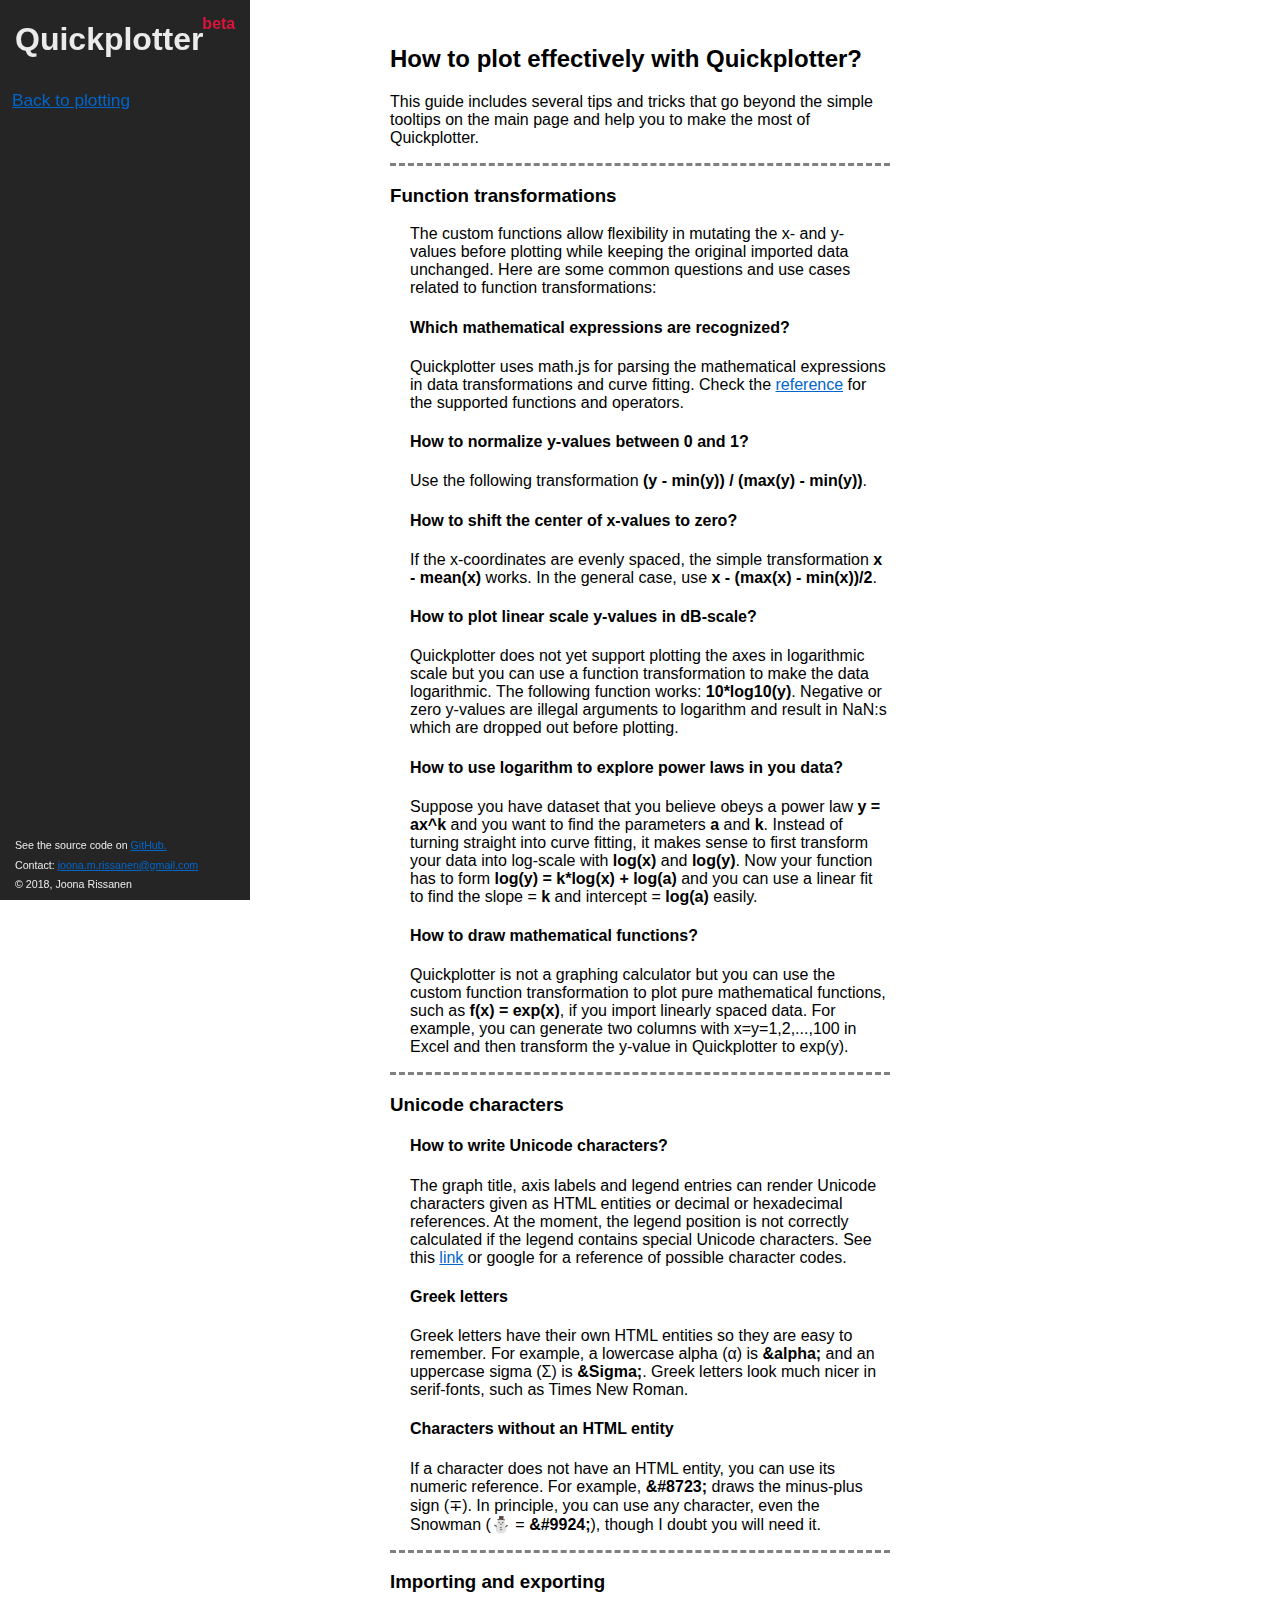
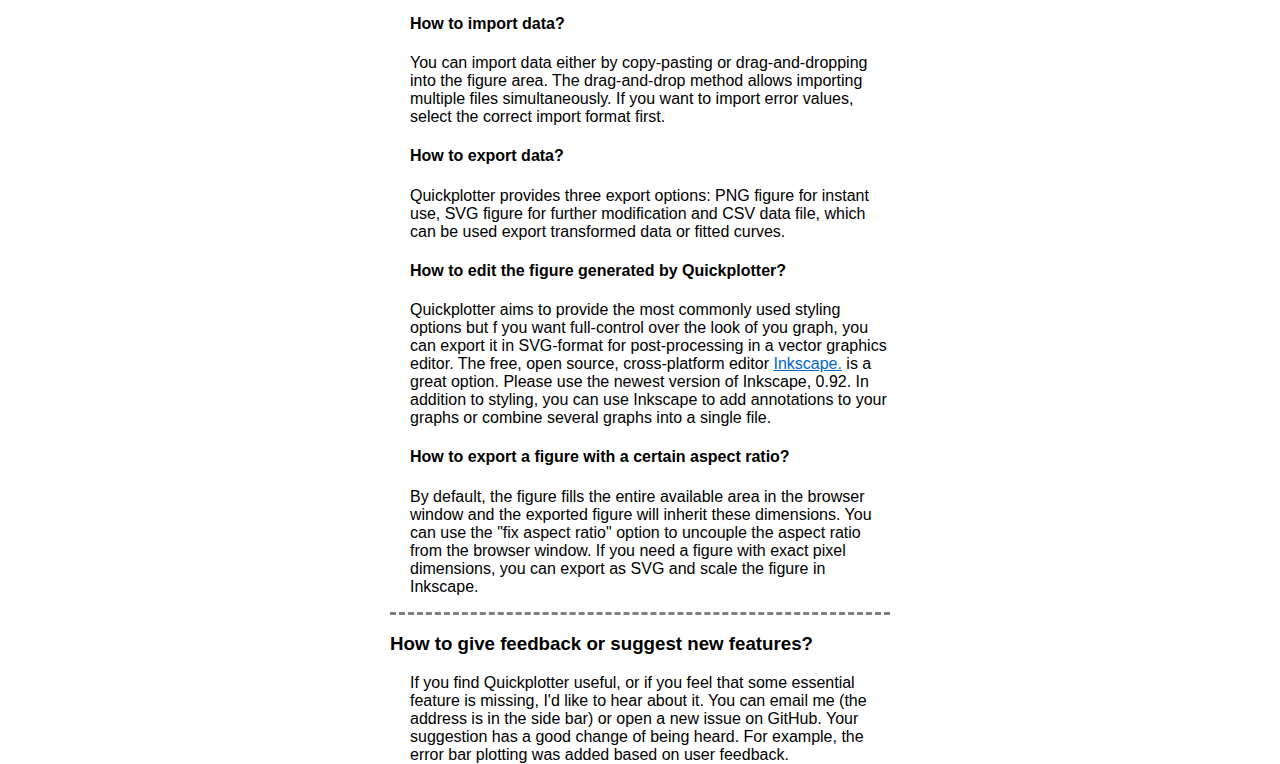
==== howto.html @ 8d923bee "Added how-to page." ====
<!DOCTYPE html>

<html lang='en-US'>
<head>
    <title>Quickplotter | How-to guide</title>

    <!-- Global site tag (gtag.js) - Google Analytics -->
    <script async src="https://www.googletagmanager.com/gtag/js?id=UA-38729488-2"></script>
    <script>
      window.dataLayer = window.dataLayer || [];
      function gtag(){dataLayer.push(arguments);}
      gtag('js', new Date());

      gtag('config', 'UA-38729488-2');
    </script>

    <meta charset='UTF-8'>
    <meta name='author' content='Joona Rissanen'>
    <meta name='description' content='Quickplotter how-to guide contains helpful tips and tricks for effective plotting that are too long for the
tooltips.'/>
    <meta name='viewport' content='width=device-width, initial-scale=1'>

    <link rel='stylesheet' type='text/css' href='style.css'>

    <!-- Favicons -->
    <link rel="shortcut icon" type="image/x-icon" href="favicon.ico">
    <link rel="apple-touch-icon" sizes="180x180" href="/apple-touch-icon.png">
    <link rel="icon" type="image/png" sizes="256x256" href="/favicon-256x256.png"/>
    <link rel="icon" type="image/png" sizes="16x16" href="/favicon-16x16.png"/>
    <link rel="manifest" href="/site.webmanifest"/>
    <link rel="mask-icon" href="/safari-pinned-tab.svg" color="#5bbad5"/>
    <meta name="msapplication-TileColor" content="#da532c">
    <meta name="theme-color" content="#ffffff">

    <meta property='og:title' content='Quickplotter'/>
    <meta property='og:type' content='website'/>
    <meta property='og:image' content='https://quickplotter.com/favicon-og.png'/>
    <meta property='og:url' content='https://quickplotter.com'/>
    <meta property='og:description' content='Quickplotter how-to guide contains helpful tips and tricks for effective plotting
that are too long for the tooltips.'/>
</head>

<body>
<div id='main-content'>
    <div id='side'>
        <div id='side-header'>
            <h1>Quickplotter <sup>beta</sup> </h1>
        </div>

        <div id='sidebar'>
            <div id='links'>
                <a href='index.html'>Back to plotting</a>
            </div>
        </div>
        <div class='side-footer'>
            <div class='fine-print'>
                <p><small>See the source code on <a href='https://github.com/Jomiri/quickplotter'>GitHub.</a></small></p>
                <p><small>Contact: <a href='mailto:joona.m.rissanen@gmail.com'> joona.m.rissanen@gmail.com</a></small></p>
                <p><small>&copy; 2018, Joona Rissanen</small></p>
            </div>
        </div>
    </div>

    <div class='text_container'>
        <div id='text_column'>
            <h2>How to plot effectively with Quickplotter?</h2>
            <p>This guide includes several tips and tricks that go beyond the simple tooltips on the main page
                and help you to make the most of Quickplotter. </p>

            <div class='text-block'><h3>Function transformations</h3>
                <p>The custom functions allow flexibility in mutating the x- and y-values before plotting while keeping the
                    original imported data unchanged. Here are some common questions and
                    use cases related to function transformations:</p>

                <h4>Which mathematical expressions are recognized?</h4>
                <p>Quickplotter uses math.js for parsing the mathematical expressions in data transformations and
                    curve fitting. Check the <a href='http://mathjs.org/docs/reference/functions.html'>reference</a>
                    for the supported functions and operators.</p>

                <h4>How to normalize y-values between 0 and 1?</h4>
                <p>Use the following transformation <b>(y - min(y)) / (max(y) - min(y))</b>.</p>

                <h4>How to shift the center of x-values to zero?</h4>
                <p>If the x-coordinates are evenly spaced, the simple transformation <b>x - mean(x)</b>
                    works. In the general case, use <b>x - (max(x) - min(x))/2</b>.</p>

                <h4>How to plot linear scale y-values in dB-scale?</h4>
                <p>Quickplotter does not yet support plotting the axes in logarithmic scale but you can use a function
                    transformation to make the data logarithmic. The following function works: <b>10*log10(y)</b>.
                    Negative or zero y-values are illegal arguments to logarithm and result in NaN:s which are dropped
                    out before plotting.</p>

                <h4>How to use logarithm to explore power laws in you data?</h4>
                <p>Suppose you have dataset that you believe obeys a power law <b>y = ax^k</b> and you want to find
                    the parameters <b>a</b> and <b>k</b>. Instead of turning straight into curve fitting, it makes
                    sense to first transform your data into log-scale with <b>log(x)</b> and <b>log(y)</b>. Now your function
                    has to form <b>log(y) = k*log(x) + log(a)</b> and you can use a linear fit to find the slope =
                    <b>k</b> and intercept = <b>log(a)</b> easily. </p>

                <h4>How to draw mathematical functions?</h4>
                <p>Quickplotter is not a graphing calculator but you can use the custom function transformation to plot
                    pure mathematical functions, such as <b>f(x) = exp(x)</b>, if you import linearly spaced data. For example,
                    you can generate two columns with x=y=1,2,...,100 in Excel and then transform the y-value in Quickplotter
                    to exp(y).</p>
            </div>

            <div class='text-block'>
                <h3>Unicode characters</h3>
                <h4>How to write Unicode characters?</h4>
                <p>The graph title, axis labels and legend entries can render Unicode characters given as HTML entities
                    or decimal or hexadecimal references. At the moment, the legend position is not correctly calculated
                    if the legend contains special Unicode characters.
                    See this <a href='https://www.w3schools.com/charsets/ref_html_utf8.asp'>link</a> or google for
                    a reference of possible character codes.</p>

                <h4>Greek letters</h4>
                <p>Greek letters have their own HTML entities so they are easy to remember. For example, a lowercase
                    alpha (&alpha;) is <b>&amp;alpha;</b> and an uppercase sigma (&Sigma;) is <b>&amp;Sigma;</b>.
                    Greek letters look much nicer in serif-fonts, such as Times New Roman.</p>

                <h4>Characters without an HTML entity</h4>
                <p>If a character does not have an HTML entity, you can use its numeric reference. For example,
                    <b>&amp;#8723;</b> draws the minus-plus sign (&#8723;).
                    In principle, you can use any character, even the Snowman (&#9924; = <b>&amp;#9924;</b>), though
                    I doubt you will need it.</p>

            </div>
            <div class='text-block'>
                <h3>Importing and exporting</h3>

                <h4>How to import data?</h4>
                <p>You can import data either by copy-pasting or drag-and-dropping into the figure area.
                    The drag-and-drop method allows importing multiple files simultaneously. If you want to import error
                    values, select the correct import format first.</p>
                <h4>How to export data?</h4>
                <p>Quickplotter provides three export options: PNG figure for instant use, SVG figure for further modification
                    and CSV data file, which can be used export transformed data or fitted curves. </p>

                <h4>How to edit the figure generated by Quickplotter?</h4>
                <p>Quickplotter aims to provide the most commonly used styling options but f you want full-control over the
                    look of you graph, you can export it in SVG-format for post-processing in a vector graphics editor.
                    The free, open source, cross-platform editor <a href='https://inkscape.org/en/'>Inkscape.</a> is a
                    great option. Please use the newest version of Inkscape, 0.92.
                    In addition to styling, you can use Inkscape to
                    add annotations to your graphs or combine several graphs into a single file.
                </p>

                <h4>How to export a figure with a certain aspect ratio?</h4>
                <p>By default, the figure fills the entire available area in the browser window and the exported figure
                    will inherit these dimensions. You can use the "fix aspect ratio" option to uncouple the aspect ratio
                    from the browser window. If you need a figure with exact pixel dimensions, you can export as SVG
                    and scale the figure in Inkscape.</p>
            </div>
            <div class='text-block'>
                <h3>How to give feedback or suggest new features?</h3>
                <p>If you find Quickplotter useful, or if you feel that some essential feature is missing, I'd like to
                    hear about it. You can email me (the address is in the side bar) or open a new issue on GitHub.
                    Your suggestion has a good change of being heard.
                    For example, the error bar plotting was added based on user feedback.</p>
            </div>
        </div>
    </div>
</div>
</body>
</html>
---- style.css ----
h1 {
    color: #ebebeb;
    padding-left: 15px;
    font-size: 32px;
    position: fixed;
    height: 50px;
    margin-bottom: 0;
}

h1 sup {
    font-size: 0.5em;
    vertical-align: top;
    color: crimson;
    margin-left: -10px;
    line-height: 5px;
}

body, #main-content {
    margin: 0;
    height: 100vh;
}

#side {
    font-family: sans-serif;
    background-color: #252525;
    color: #ebebeb;
    width: 250px;
    left: 0;
    height: 100vh;
    position: fixed;
    z-index: 2;
}

#side-header {
    position:absolute;
    top: 0;
    height: 70px;
    background-clip: padding-box;
}

#sidebar {
    top: 70px;
    position: absolute;
    bottom: 0;
    height: calc(100vh - 70px - 100px);
    font-size: 0.9rem;
    overflow-y: auto;
    overflow-x: hidden;
}

.row {
    padding-top: 5px;
    margin-bottom: 5px;
    display: flex;
    align-items: center;
}

.table-row {
    padding-top: 0;
}

.inline-row {
    display: flex;
    align-items: center;
    position: relative;
    height: 27px;
}

.color-row {
    height: 30px;
}

.inline-row--limit-row {
    margin: 3px 0;
    display: flex;
   height: 32px;
   align-items: center;
}

#sidebar .left, #sidebar .right {
    display: inline-block;
}

.block-label {
    display: block;
    padding-left: 2px;
    padding-bottom: 2px;
}

#sidebar input, #sidebar select {
    border: 2px solid darkgrey;
    border-radius: 5px;
    background-color: #ebebeb;
    text-align: left;
}

#sidebar input[type='checkbox'] {
    transform: scale(1.5);
}

.inline-input {
    position: absolute;
    display: inline-block;
}

.function-input {
    left: 85px;
    width: 130px;
}

.font-input {
    left: 35px;
}

.text-input {
    padding: 0 3px;
    box-sizing: border-box;
    height: 22px;
}

.limit_input {
    left: 50px;
    width: 100px;
}

.axes-input {
    margin: 0 auto;
    left: 110px;
}

.axes-style-input {
    left: 106px;
    width: 87px;
}

.grid-input {
    margin: 0 auto;
    left: 150px;
}

.error-bar-input {
    left: 75px;
    width: 110px;
}

.error-bar-cb {
    left: 165px;
}

.import-input {
    display: block;
    width: 140px;
}

.label-input {
    width: 125px;
    margin-right: 5px;
}

.fit-function-input {
    width: 195px;
}

.fit-input {
    left: 145px;
    width: 50px;
}

.fit-parameter-input {
    width: 100px;
}

#traceTable {
   width: 100%;
   table-layout: fixed;
}


#traceTable tr:not(:first-child) {
    color: black;
}

#traceTable th {
    width: 134px;
}

#traceTable .text_cell, #traceTable .button_cell {
    position: relative;
    display: inline-block;
    vertical-align: top;
    height: 32px;
    box-sizing: border-box;
}

#traceTable .text_cell {
    width: 148px;
    background-color: #c4c4c4;
    border-radius: 5px;
    border: 1px solid darkgrey;
    padding: 0 0;
    margin: 0 4px 0 0;
}


#traceTable .text_cell .color_square {
    width: 14px;
    height: 14px;
    border: 1px solid rgba(0, 0, 0, 0.3);
    display: inline-block;
    left: 3px;
    bottom: 50%;
    top: 50%;
    position: absolute;
    transform: translate(0, -50%);
}

 #traceTable .text_cell input {
    display: inline-block;
    border: 0;
    width: 115px;
    height: 20px;
    bottom: 50%;
    top: 50%;
    left: 22px;
    transform: translate(0, -50%);
    position: absolute;
    background-color: #c4c4c4;
}

#traceTable .button_cell {
    width: 60px;
    margin: 0 auto;
    padding: 0;
    top: 0;
    position: relative;
}

#traceTable .button_cell .trace_button {
    top: 0;
    width: 45px;
    height: 14px;
    font-size: 10px;
    font-weight: bold;
    display: block;
    color: black;
    border: 1px solid grey;
    border-radius: 5px;
    vertical-align: middle;
}

#traceTable .text_cell input {
    background-color: white;
}

#traceTable .text_cell{
    background-color: white;
    border-color: white;
}

#traceTable .button_cell button {
    background-color: white;
    border-color: white;
}

#traceTable .trace-hidden .text_cell input {
    background-color: #c4c4c4;
}

#traceTable .trace-hidden .text_cell{
    background-color: #c4c4c4;
    border-color: #c4c4c4;
}

#traceTable .trace-hidden .button_cell button {
    background-color: #c4c4c4;
    border-color: #c4c4c4;
}

#traceTable .active .text_cell input {
    font-weight: bold;
}

#traceTable .active .text_cell{
    border: 2px solid firebrick;
}

#traceTable .button_cell .trace_button:nth-child(2) {
    margin-top: 4px;
}

#traceTable .button_cell .trace_button:hover {
    background-color: #ffc063;
}

.limit-buttons {
    display: inline-block;
    width: 60px;
    margin: 0 auto;
    padding: 0;
    vertical-align: top;
    top: 0;
    left: 160px;
    position: absolute;
}

.limit-button {
    top: 0;
    width: 45px;
    height: 14px;
    font-size: 10px;
    font-weight: bold;
    display: block;
    background-color: white;
    border: 1px solid lightgray;
    color: black;
    border-radius: 5px;
    margin-bottom: 2px;
}

.limit-button:hover {
    background-color: #ffc063;
}

.accordion-button {
    width: 100%;
    font-size: 16px;
    background-color: #252525;
    color: #ebebeb;
    text-align: left;
    transition: 0.2s;
    border: 1px solid #505050;
    padding-bottom: 2px;
    padding-top: 2px;
}

.accordion-button:after {
    content: '+';
    float: right;
    font-size: 14px;
    color: #ebebeb;
    border-width: 0;
    margin-right: 5px;
    text-align: center;
}

.accordion-active:after {
    content: '-';
    font-size: 14px;
    padding-right: 2px;
}

.accordion-button:hover {
    background-color: #505050;
}

.accordion-active {
    background-color: #505050;
}

.accordion-active:hover {
    background-color: #606060;
}

.accordion-panel {
   display: none;
    padding: 6px 2px 6px 12px;
}


#sidebar .active {
    border: 2px solid orange;
}

.tooltip-wrapper {
    display: none;
    position: fixed;
    left: 280px;
}

.tooltip {
    display: block;
    position: absolute;
    width: 250px;
    margin: 0;
    box-shadow: 8px 5px 5px gray;
    border-radius: 5px;
}

.tooltip-header {
    margin: 0 auto;
    padding: 5px;
    background-color: #252525;
    color: #ebebeb;
    border-bottom: 1px solid gray;
    border-top-right-radius: 5px;
    border-top-left-radius: 5px;
    font-size: 1rem;
    text-align: center;
    text-transform: uppercase;
    font-weight: bold;
}

.tooltip-body {
    padding: 8px;
    border-bottom-left-radius: 5px;
    border-bottom-right-radius: 5px;
    background-color: orange;
    font-size: 1rem;
}

.tooltip-body p {
    margin: 0;
    color: black;
}

.fit-button {
    height: 25px;
    width: 100px;
    background-color: navy;
    color: #ebebeb;
    border-radius: 5px;
    margin-right: 3px;
}

.fit-button:hover {
    background-color: dodgerblue;
    color: black;
}

.side-footer {
    position: absolute;
    bottom: 0;
    height: 85px;
    width: 240px;
    font-size: 0.8em;
}

.side-footer p {
    padding-left: 15px;
    line-height: 0.5;
}

.side-footer small a {
    display: inline;
}

.fine-print {
    position: absolute;
    bottom: 0;
}

.fine-print a {
    margin-right: 10px;
}

#figure_container {
    position: absolute;
    top: 10px;
    bottom: 0;
    left: 260px;
    width: calc(100% - 270px);
}

#figure_area {
    height: 92%;
    border: 5px dashed gray;
    overflow: hidden;
    cursor: default;
}

#mouse_area {
    cursor: crosshair;
}

#toolbar {
    padding: 0 4px;
    position: absolute;
    height: 50px;
    bottom: 0;
    left: 2%;
    right: 0;
    margin-right: 0;
    display: none;
    border-radius: 10px 10px 0 0;
    background-color: #252525;
}

#toolbar_buttons {
    height: 100%;
    display: inline-block;
}

#toolbar_buttons button {
    height: 100%;
    background-color: #252525;
    border: 2px solid  #252525;
    border-radius: 10px;
    color: #ebebeb;
    padding: 2px 10px;
    margin: 0 0;
    cursor: pointer;
}

#toolbar_buttons button:hover {
    background-color: white;
    border: 2px solid white;
    color: black;
}

#toolbar_buttons .active {
    color: black;
    background-color: white;
    border: 2px solid white;
}

#toolbar #coordinates {
    right: 5%;
    float: right;
}

#toolbar #coordinates p {
    color: #ebebeb;
    margin: 6px 6px 6px 0;
    line-height: 1rem;
}

#instruction_text {
    margin: 0 -50% 0 0;
    position: absolute;
    top: 40%;
    left: 50%;
    transform: translate(-50%, -50%);
    font-family: sans-serif;
    font-size: 1.5rem;
    padding: 5px;
}

#instruction_text p {
    text-align: center;
}

#instruction_header {
    font-size: 2rem;
}

#instruction_dragdrop {
    color: crimson;
    font-weight: bold;
}

#instruction_copypaste {
    color: darkblue;
    font-weight: bold;
}

#instruction_twocol {
    color: forestgreen;
    font-weight: bold;
}

#instruction_plot {
    color: orange;
    font-weight: bold;
}

canvas {
    display: none;
    image-rendering: -moz-crisp-edges;
    image-rendering: -webkit-crisp-edges;
    image-rendering: crisp-edges;
}

a {
    color: rgb(0, 102, 204);
}

#fitParameterTable {
    display: block;
}

/* Privacy statement rules below (see also text_container above) */
#sidebar #links {
    width: 227px;
    padding-left: 12px;
    padding-right: 12px;
}

#sidebar #links a {
    width: 226px;
    padding-top: 20px;
    margin: 0 auto;
    font-size: 1.2em;
    position: absolute;
    text-align: left;
}

.text_container {
    margin: 0 auto;
    padding-top: 25px;
    font-family: sans-serif;
    max-width: 500px;
}

@media screen and ( max-width: 1000px ) {
    .text_container {
        margin: 0 0 0 260px;
    }
}

.text-block {
    border-top: 3px dashed grey;
}

.text-block h4, .text-block p {
    padding-left: 20px;
}
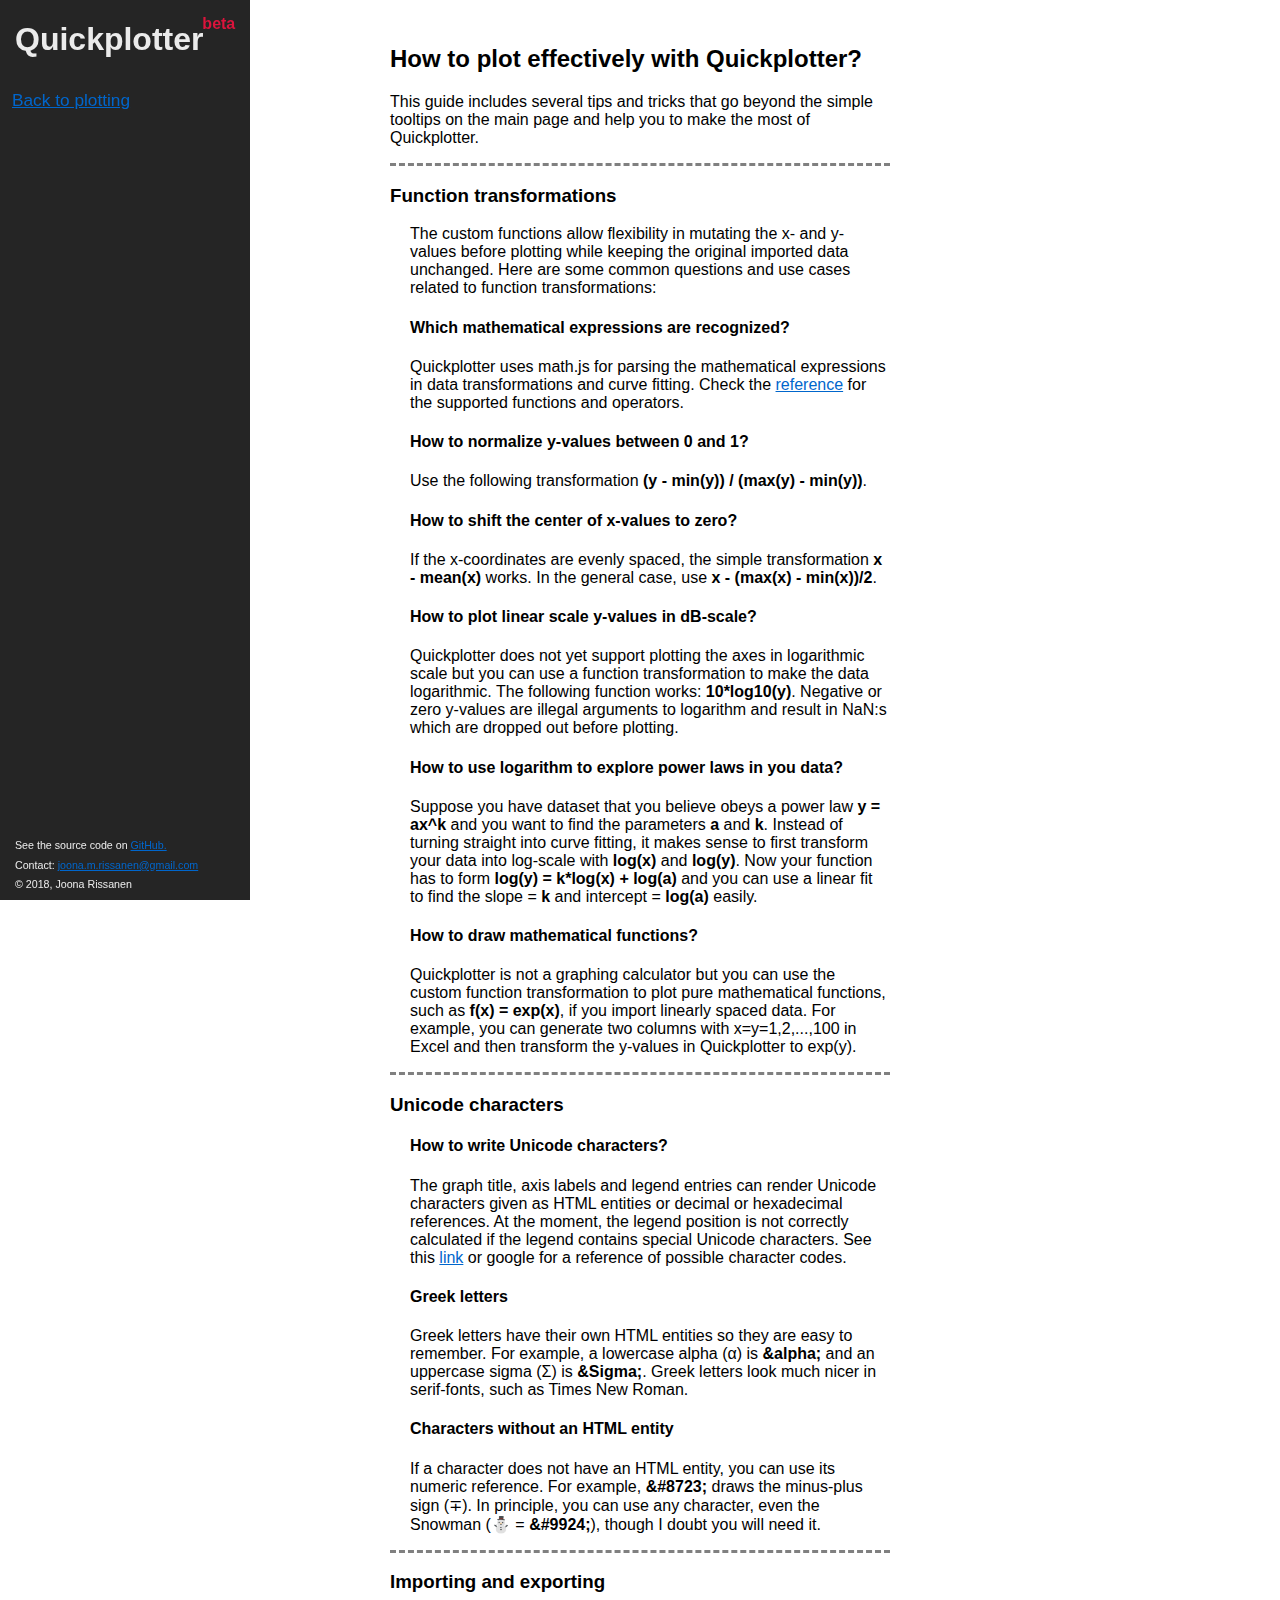
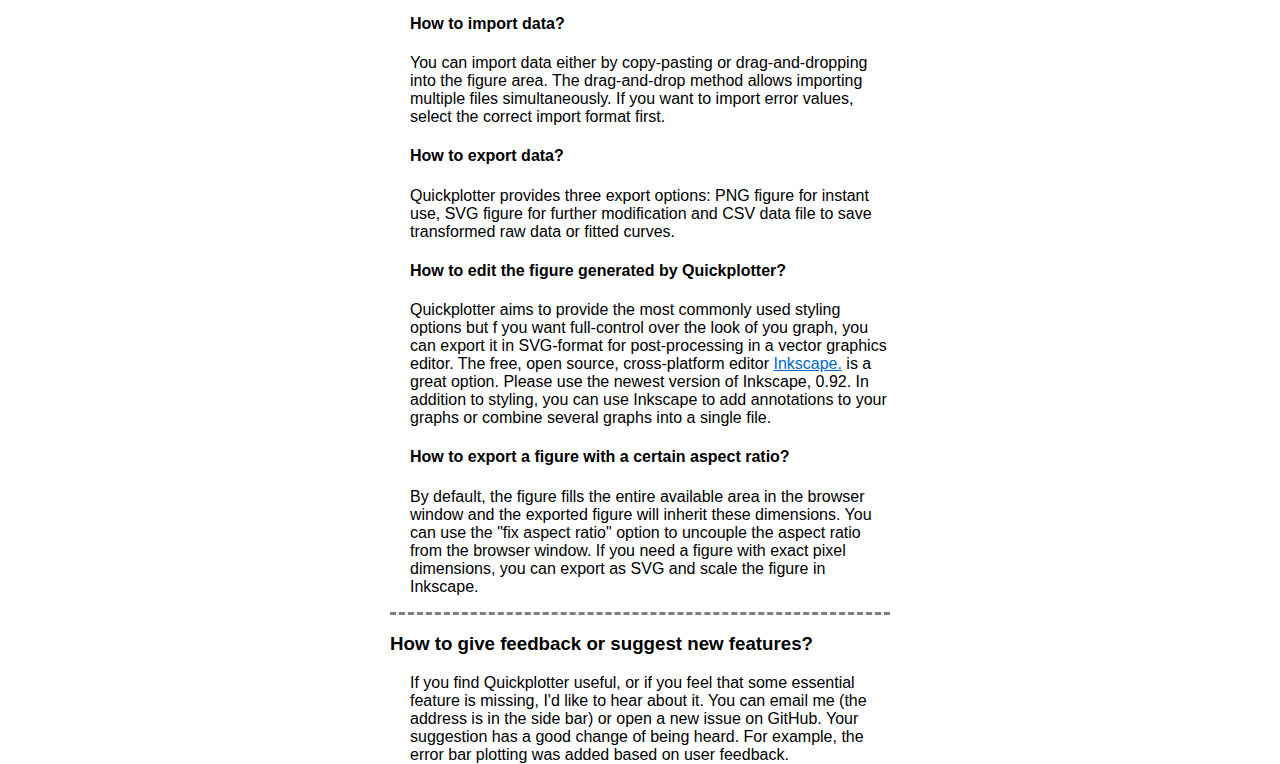
==== commit 0ae99ff7: "Typo fixing and readme update." ====
--- a/howto.html
+++ b/howto.html
@@ -100,7 +100,7 @@
                 <h4>How to draw mathematical functions?</h4>
                 <p>Quickplotter is not a graphing calculator but you can use the custom function transformation to plot
                     pure mathematical functions, such as <b>f(x) = exp(x)</b>, if you import linearly spaced data. For example,
-                    you can generate two columns with x=y=1,2,...,100 in Excel and then transform the y-value in Quickplotter
+                    you can generate two columns with x=y=1,2,...,100 in Excel and then transform the y-values in Quickplotter
                     to exp(y).</p>
             </div>
 
@@ -132,9 +132,10 @@
                 <p>You can import data either by copy-pasting or drag-and-dropping into the figure area.
                     The drag-and-drop method allows importing multiple files simultaneously. If you want to import error
                     values, select the correct import format first.</p>
+
                 <h4>How to export data?</h4>
                 <p>Quickplotter provides three export options: PNG figure for instant use, SVG figure for further modification
-                    and CSV data file, which can be used export transformed data or fitted curves. </p>
+                    and CSV data file to save transformed raw data or fitted curves. </p>
 
                 <h4>How to edit the figure generated by Quickplotter?</h4>
                 <p>Quickplotter aims to provide the most commonly used styling options but f you want full-control over the
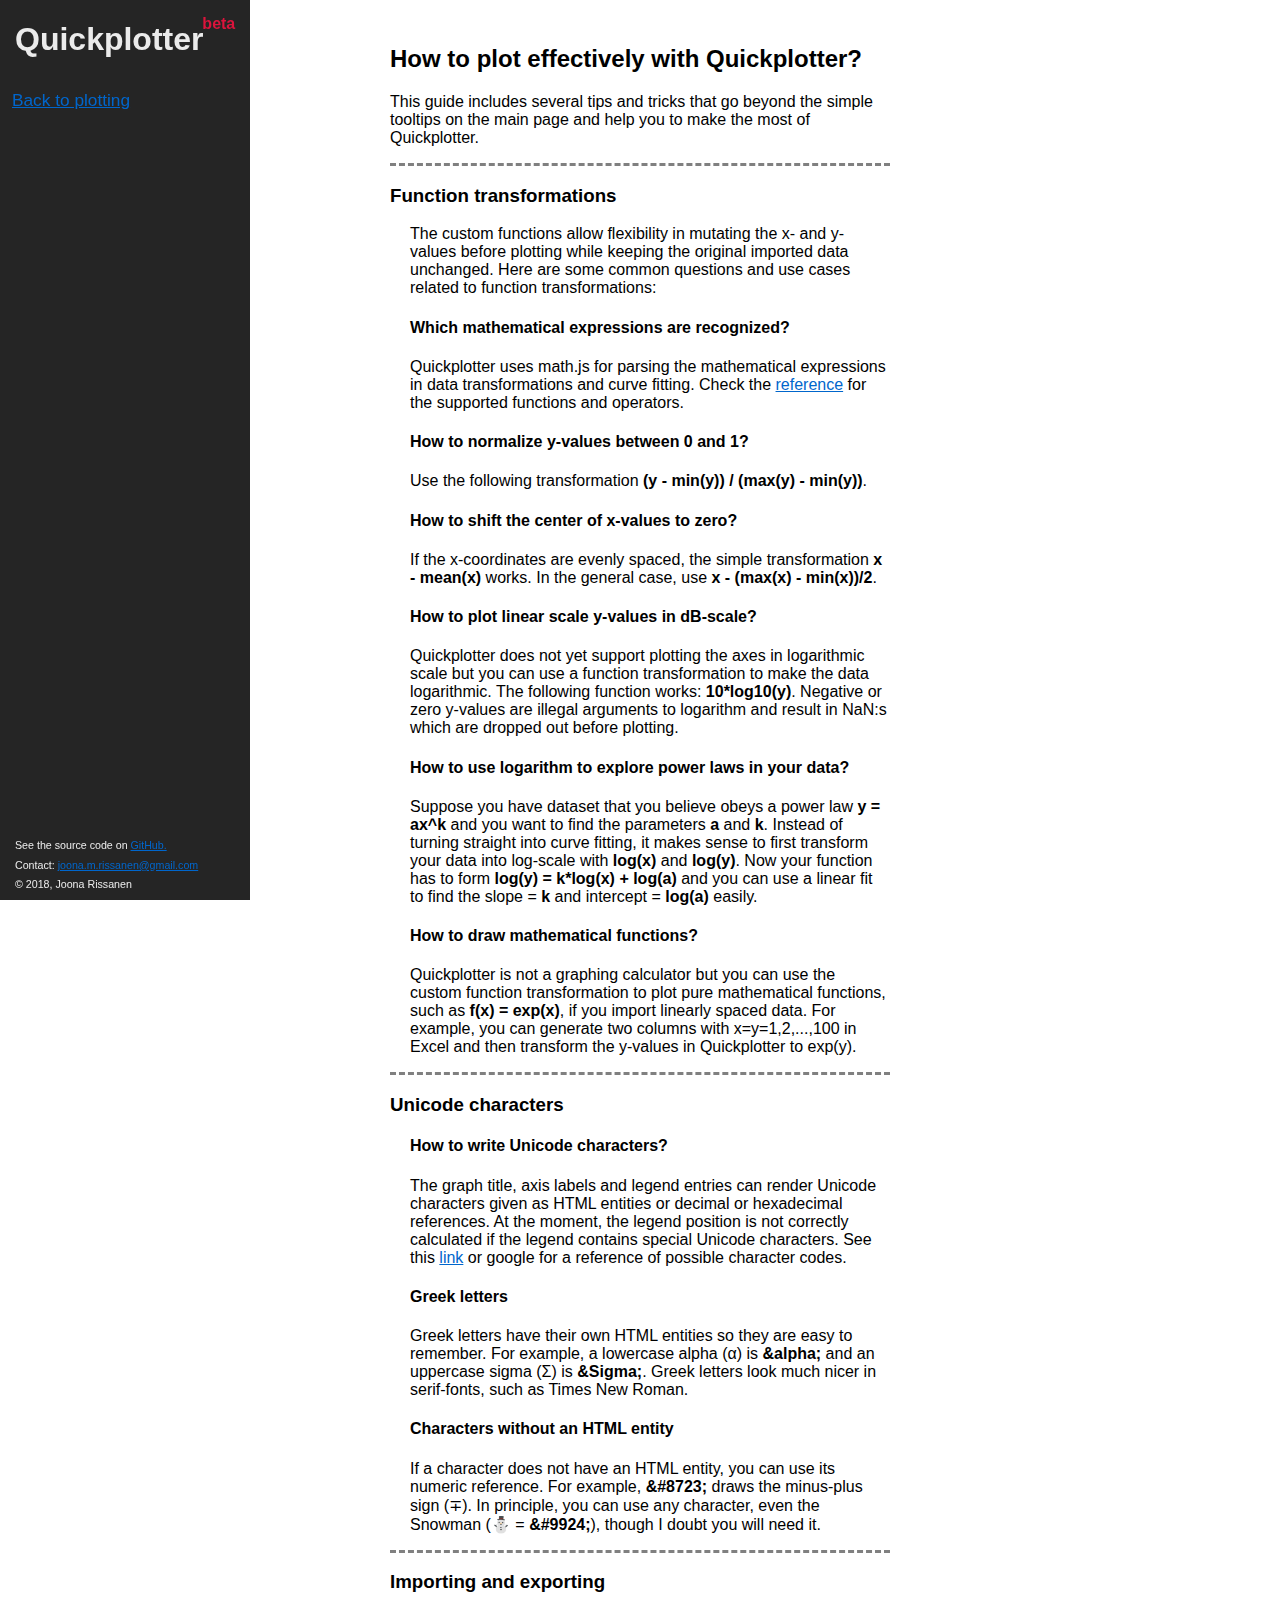
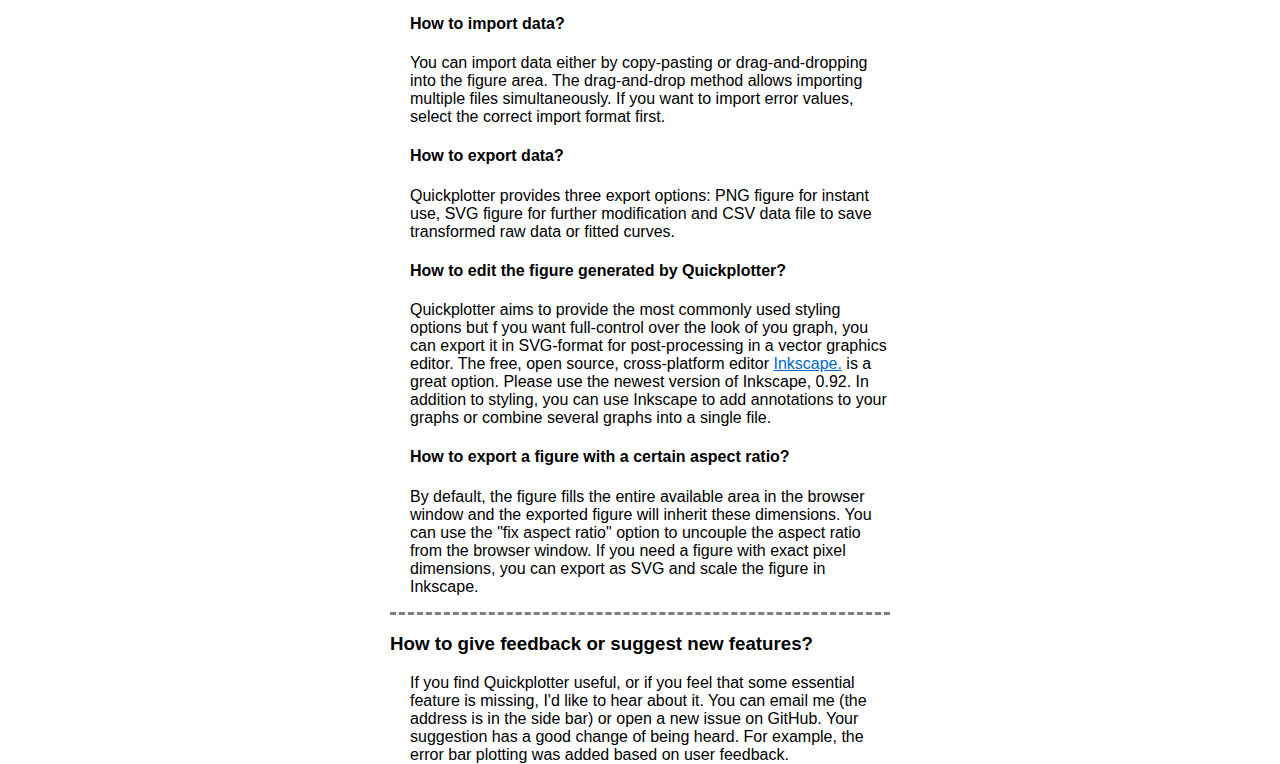
==== commit fd7d9b50: "Fixed problem with uneven axis ends" ====
--- a/howto.html
+++ b/howto.html
@@ -90,7 +90,7 @@
                     Negative or zero y-values are illegal arguments to logarithm and result in NaN:s which are dropped
                     out before plotting.</p>
 
-                <h4>How to use logarithm to explore power laws in you data?</h4>
+                <h4>How to use logarithm to explore power laws in your data?</h4>
                 <p>Suppose you have dataset that you believe obeys a power law <b>y = ax^k</b> and you want to find
                     the parameters <b>a</b> and <b>k</b>. Instead of turning straight into curve fitting, it makes
                     sense to first transform your data into log-scale with <b>log(x)</b> and <b>log(y)</b>. Now your function
--- a/style.css
+++ b/style.css
@@ -149,7 +149,7 @@
 
 .import-input {
     display: block;
-    width: 140px;
+    width: 160px;
 }
 
 .label-input {
@@ -416,15 +416,16 @@
 .fit-button {
     height: 25px;
     width: 100px;
-    background-color: navy;
-    color: #ebebeb;
+    background-color: orange;
+    color: black;
     border-radius: 5px;
     margin-right: 3px;
+    border-color: orange;
 }
 
 .fit-button:hover {
-    background-color: dodgerblue;
-    color: black;
+    background-color: #ffcd9c;
+    border-color: #ffcd9c;
 }
 
 .side-footer {
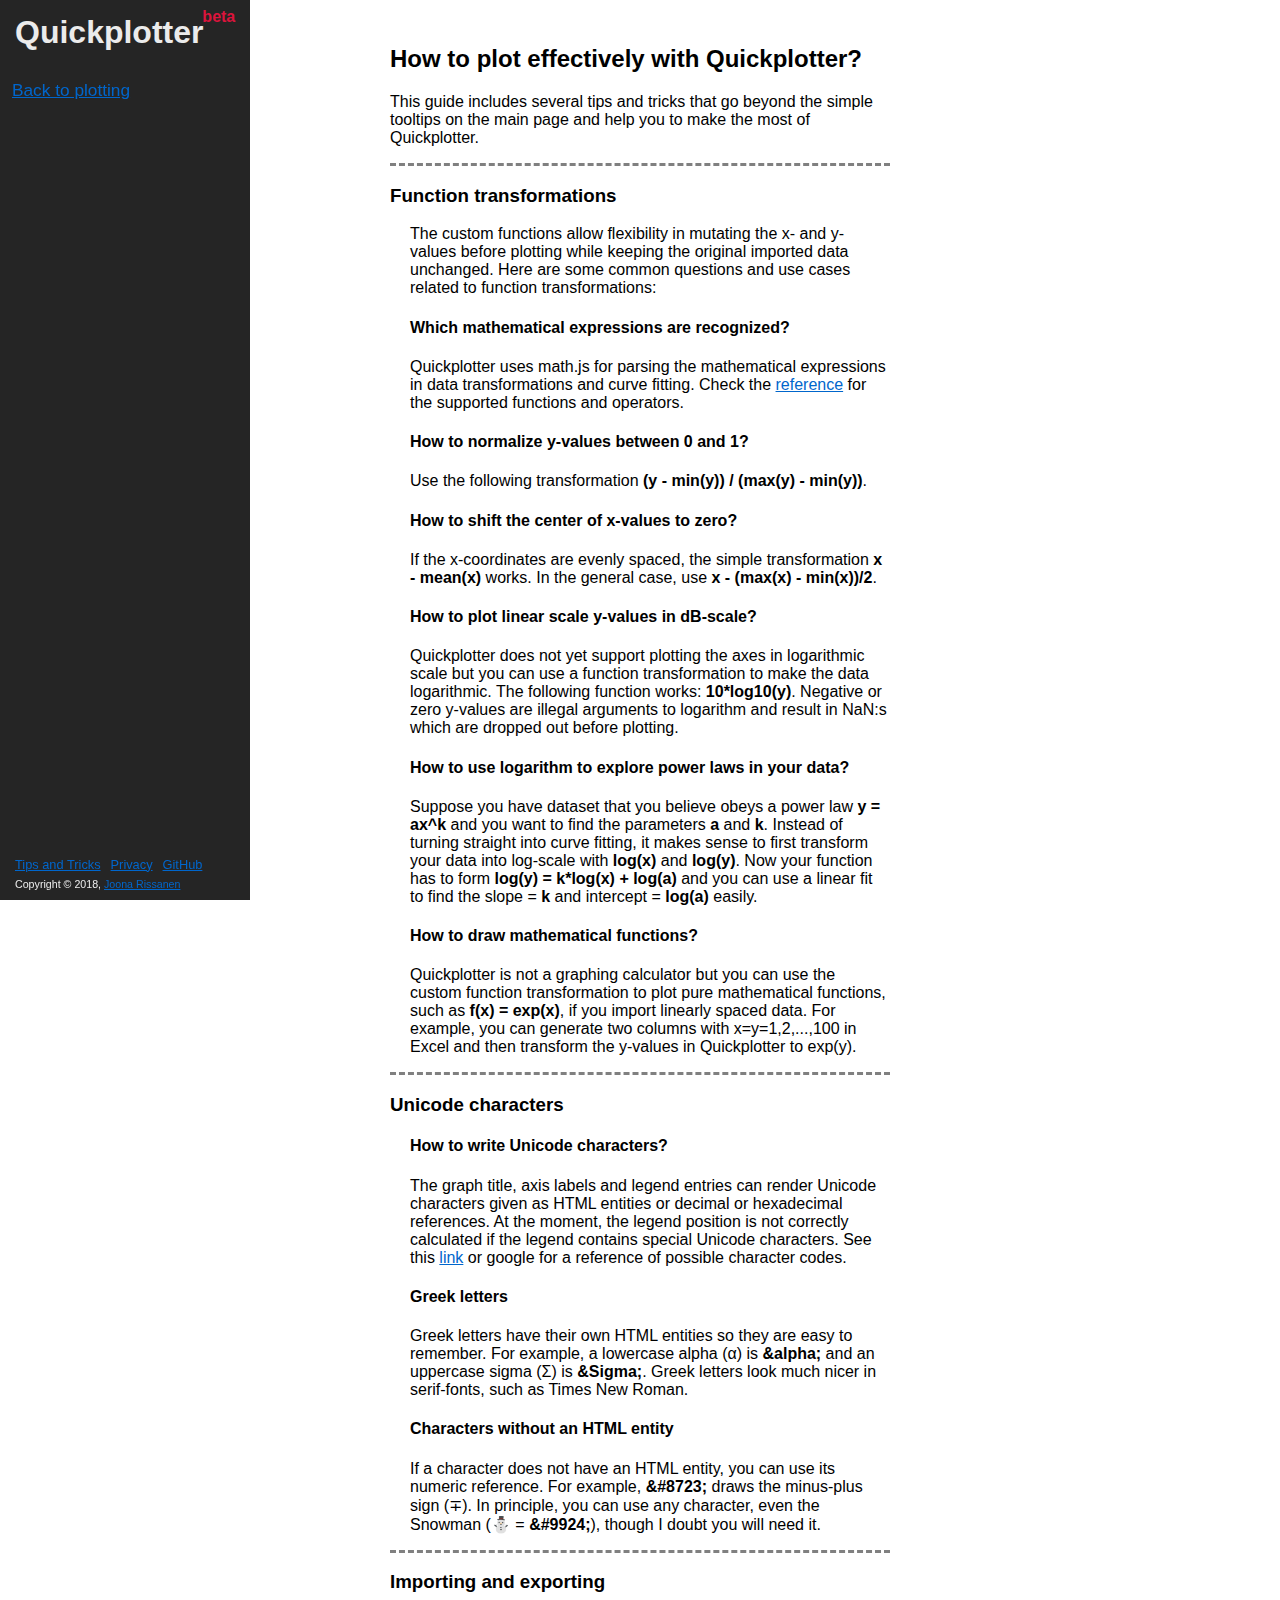
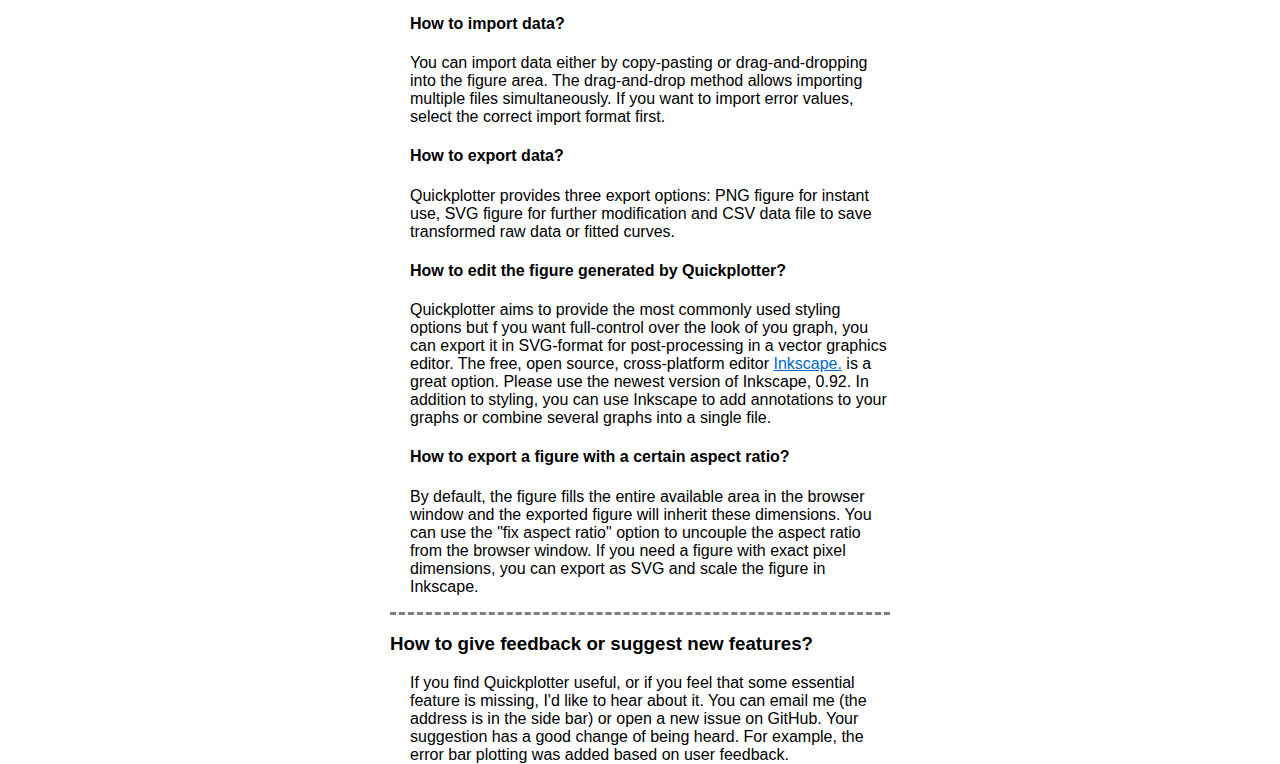
==== commit c0d7b614: "Stylistic improvements" ====
--- a/howto.html
+++ b/howto.html
@@ -54,9 +54,8 @@
         </div>
         <div class='side-footer'>
             <div class='fine-print'>
-                <p><small>See the source code on <a href='https://github.com/Jomiri/quickplotter'>GitHub.</a></small></p>
-                <p><small>Contact: <a href='mailto:joona.m.rissanen@gmail.com'> joona.m.rissanen@gmail.com</a></small></p>
-                <p><small>&copy; 2018, Joona Rissanen</small></p>
+                <p><a target='_blank' href='howto.html'>Tips and Tricks</a><a target='_blank' href='privacy.html'>Privacy</a><a target='_blank' href='https://github.com/Jomiri/quickplotter'>GitHub</a></p>
+                <p><small>Copyright &copy; 2018, <a href='mailto:joona.m.rissanen@gmail.com'>Joona Rissanen</a></small></p>
             </div>
         </div>
     </div>
--- a/style.css
+++ b/style.css
@@ -2,9 +2,8 @@
     color: #ebebeb;
     padding-left: 15px;
     font-size: 32px;
-    position: fixed;
     height: 50px;
-    margin-bottom: 0;
+    margin: 14px 0 14px 0;
 }
 
 h1 sup {
@@ -32,17 +31,18 @@
 }
 
 #side-header {
-    position:absolute;
+    position: absolute;
     top: 0;
-    height: 70px;
+    width: 250px;
+    height: 60px;
     background-clip: padding-box;
 }
 
 #sidebar {
-    top: 70px;
+    top: 60px;
     position: absolute;
     bottom: 0;
-    height: calc(100vh - 70px - 100px);
+    height: calc(100vh - 60px - 50px);
     font-size: 0.9rem;
     overflow-y: auto;
     overflow-x: hidden;
@@ -88,10 +88,14 @@
 }
 
 #sidebar input, #sidebar select {
-    border: 2px solid darkgrey;
-    border-radius: 5px;
-    background-color: #ebebeb;
+    /*border: 2px solid #ebebeb;
+    background-color: #ebebeb;*/
+    border: 2px solid #323232;
+    background-color: #323232;
+    color: #ebebeb;
+    border-radius: 2px;
     text-align: left;
+    height: 22px;
 }
 
 #sidebar input[type='checkbox'] {
@@ -171,8 +175,9 @@
 }
 
 #traceTable {
-   width: 100%;
+   width: 210px;
    table-layout: fixed;
+    border-collapse: collapse;
 }
 
 
@@ -181,7 +186,7 @@
 }
 
 #traceTable th {
-    width: 134px;
+   /* width: 134px;*/
 }
 
 #traceTable .text_cell, #traceTable .button_cell {
@@ -194,11 +199,11 @@
 
 #traceTable .text_cell {
     width: 148px;
-    background-color: #c4c4c4;
-    border-radius: 5px;
-    border: 1px solid darkgrey;
+    background-color: #232323;
+    border-radius: 2px;
     padding: 0 0;
     margin: 0 4px 0 0;
+    border: 2px solid darkgray;
 }
 
 
@@ -224,51 +229,39 @@
     left: 22px;
     transform: translate(0, -50%);
     position: absolute;
-    background-color: #c4c4c4;
+    background-color: #232323;
 }
 
 #traceTable .button_cell {
-    width: 60px;
+    width: 40px;
     margin: 0 auto;
     padding: 0;
     top: 0;
     position: relative;
 }
 
-#traceTable .button_cell .trace_button {
+.mini-button {
     top: 0;
-    width: 45px;
+    width: 35px;
     height: 14px;
+    padding: 0 2px;
     font-size: 10px;
     font-weight: bold;
     display: block;
     color: black;
     border: 1px solid grey;
-    border-radius: 5px;
+    border-radius: 2px;
     vertical-align: middle;
-}
-
-#traceTable .text_cell input {
     background-color: white;
 }
 
-#traceTable .text_cell{
-    background-color: white;
-    border-color: white;
-}
-
-#traceTable .button_cell button {
-    background-color: white;
-    border-color: white;
+.mini-button:hover {
+    background-color: #ffc063;
 }
 
 #traceTable .trace-hidden .text_cell input {
-    background-color: #c4c4c4;
-}
-
-#traceTable .trace-hidden .text_cell{
-    background-color: #c4c4c4;
-    border-color: #c4c4c4;
+    text-decoration: line-through;
+    color: #c4c4c4;
 }
 
 #traceTable .trace-hidden .button_cell button {
@@ -276,21 +269,18 @@
     border-color: #c4c4c4;
 }
 
-#traceTable .active .text_cell input {
+#traceTable .trace-active .text_cell input {
     font-weight: bold;
 }
 
-#traceTable .active .text_cell{
+#traceTable .trace-active .text_cell {
     border: 2px solid firebrick;
 }
 
 #traceTable .button_cell .trace_button:nth-child(2) {
-    margin-top: 4px;
-}
-
-#traceTable .button_cell .trace_button:hover {
-    background-color: #ffc063;
-}
+    margin-top: 2px;
+}
+
 
 .limit-buttons {
     display: inline-block;
@@ -301,24 +291,6 @@
     top: 0;
     left: 160px;
     position: absolute;
-}
-
-.limit-button {
-    top: 0;
-    width: 45px;
-    height: 14px;
-    font-size: 10px;
-    font-weight: bold;
-    display: block;
-    background-color: white;
-    border: 1px solid lightgray;
-    color: black;
-    border-radius: 5px;
-    margin-bottom: 2px;
-}
-
-.limit-button:hover {
-    background-color: #ffc063;
 }
 
 .accordion-button {
@@ -431,8 +403,8 @@
 .side-footer {
     position: absolute;
     bottom: 0;
-    height: 85px;
-    width: 240px;
+    height: 50px;
+    width: 250px;
     font-size: 0.8em;
 }
 
@@ -474,41 +446,62 @@
 }
 
 #toolbar {
-    padding: 0 4px;
-    position: absolute;
+    position: fixed;
     height: 50px;
     bottom: 0;
-    left: 2%;
+    left: 250px;
     right: 0;
     margin-right: 0;
+    margin-left: 0;
     display: none;
-    border-radius: 10px 10px 0 0;
+    /*border-radius: 5px 5px 0 0;*/
     background-color: #252525;
 }
 
-#toolbar_buttons {
+.toolbar-button-group  {
+    display: inline-flex;
+    align-items: center;
     height: 100%;
-    display: inline-block;
-}
-
-#toolbar_buttons button {
+}
+
+
+.toolbar-button-group:nth-child(2) {
+    margin-left: 10px;
+}
+
+.toolbar-button-group button {
+    display: inline-block;
+    position: relative;
+    bottom: 0;
     height: 100%;
     background-color: #252525;
     border: 2px solid  #252525;
-    border-radius: 10px;
-    color: #ebebeb;
-    padding: 2px 10px;
+    border-radius: 5px;
+    color: #ebebeb;
+   /* padding: 2px 10px;*/
     margin: 0 0;
     cursor: pointer;
 }
 
-#toolbar_buttons button:hover {
+.toolbar-button-group .saveas {
+    display: inline-block;
+    position: relative;
+    top: 0;
+    line-height: 40px;
+    background-color: #252525;
+    color: #ebebeb;
+    margin: 0 5px;
+    vertical-align: middle;
+    font-family: sans-serif;
+}
+
+.toolbar-button-group button:hover {
     background-color: white;
     border: 2px solid white;
     color: black;
 }
 
-#toolbar_buttons .active {
+.toolbar-button-group .active {
     color: black;
     background-color: white;
     border: 2px solid white;
@@ -540,6 +533,10 @@
     text-align: center;
 }
 
+#instruction_text .minor-instruction {
+    font-size: 1rem;
+}
+
 #instruction_header {
     font-size: 2rem;
 }
